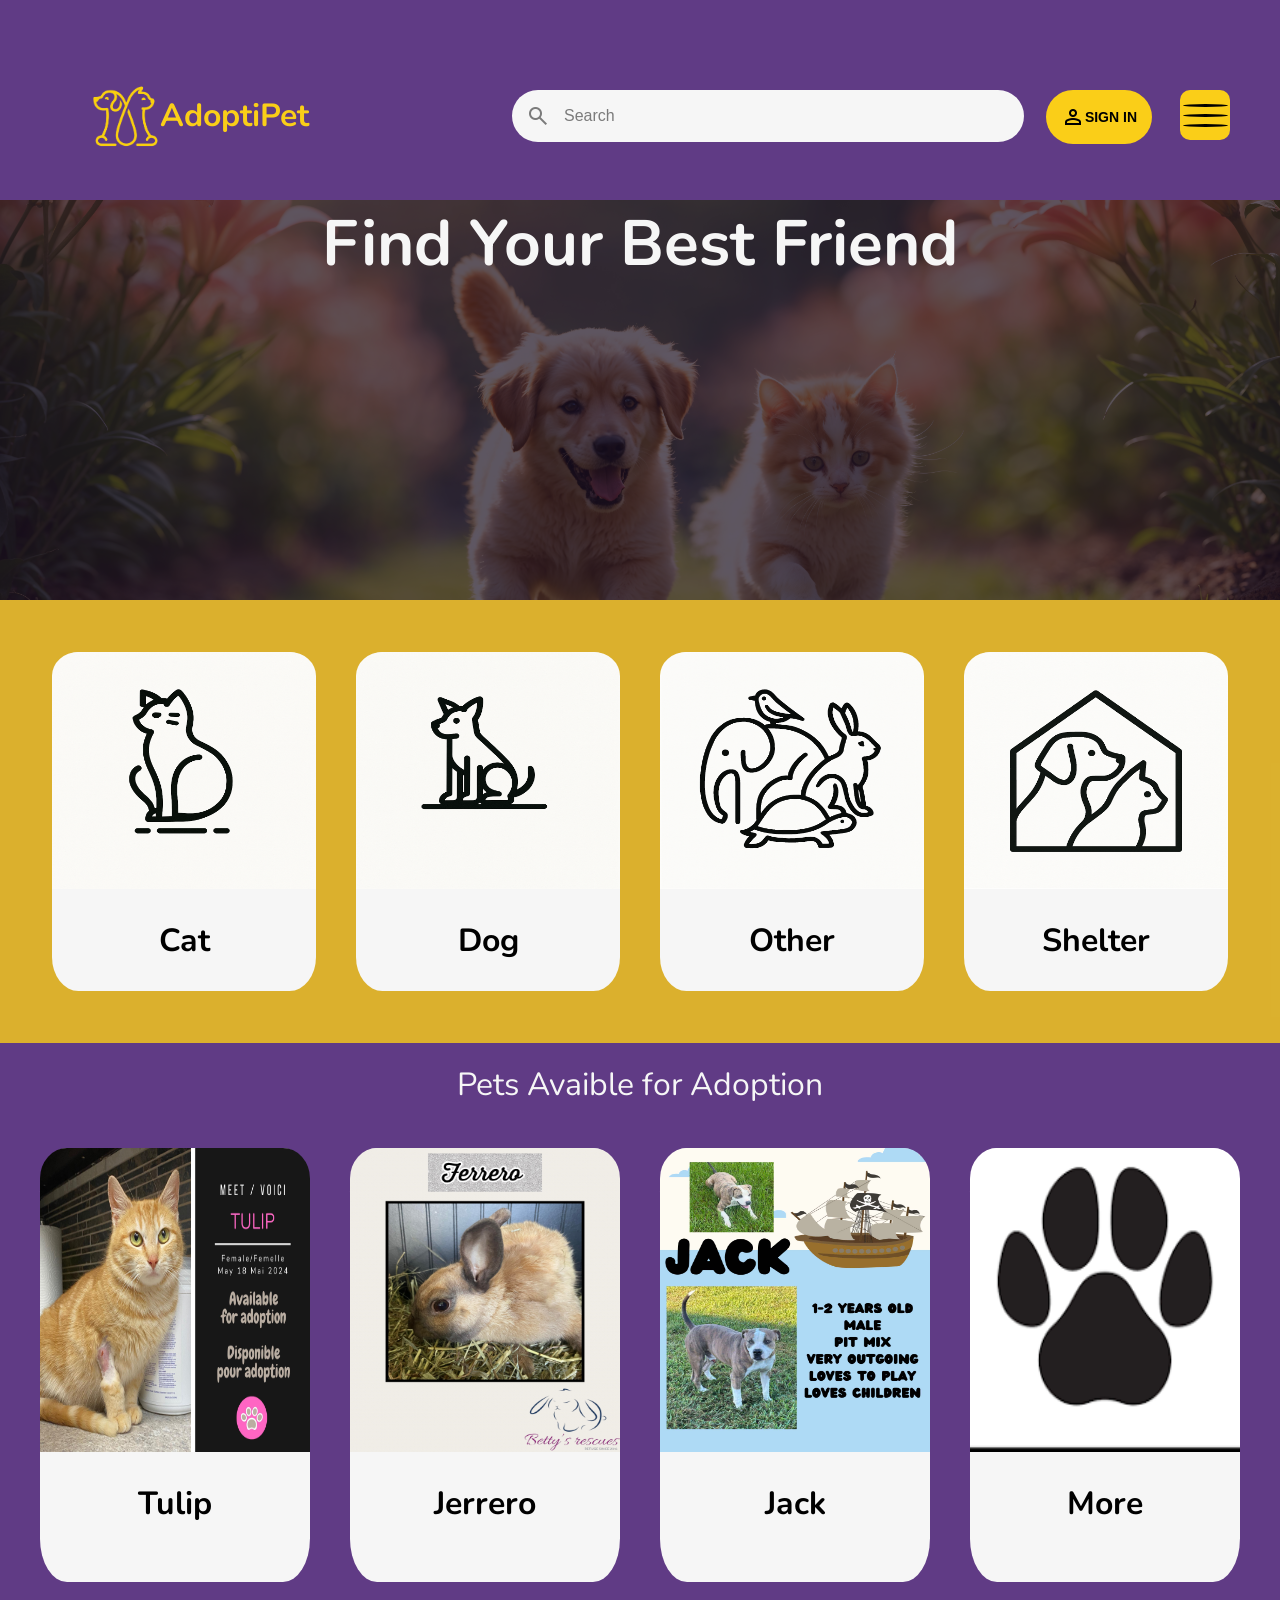
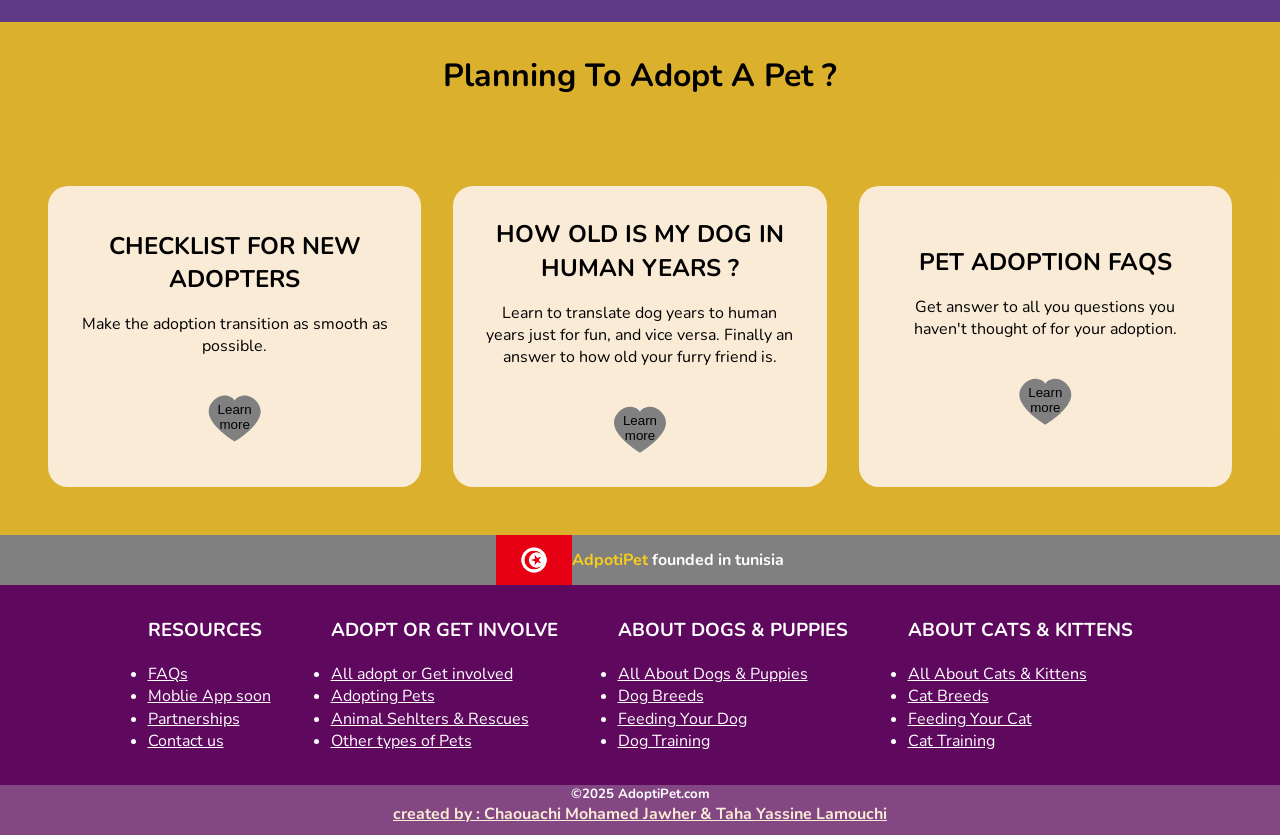
==== html/index.html @ 48b6da0e "first ed before screwing up ig" ====
<html lang="en">
<head>
    <meta charset="UTF-8">
    <meta name="viewport" content="width=device-width, initial-scale=1.0">
    <link rel="stylesheet" href="../css/style.css">
    <title>AdoptiPet</title>
    <link rel="preconnect" href="https://fonts.googleapis.com">
    <link rel="preconnect" href="https://fonts.gstatic.com" crossorigin>
    <link href="https://fonts.googleapis.com/css2?family=Delius&family=Nunito:ital,wght@0,200..1000;1,200..1000&family=Poppins:ital,wght@0,100;0,200;0,300;0,400;0,500;0,600;0,700;0,800;0,900;1,100;1,200;1,300;1,400;1,500;1,600;1,700;1,800;1,900&family=Roboto:ital,wght@0,100..900;1,100..900&display=swap" rel="stylesheet">
    <link rel="stylesheet" href="https://fonts.googleapis.com/css2?family=Material+Symbols+Outlined" />
    
</head>
<body>
    <header>
        <section>
            <div class="sign-in">
                <span class="person material-symbols-outlined">person</span>    
                <button class="sign-in-btn" id="lgin">SIGN IN</button>
            </div>
            <div class="logo">
                <img class="logo-pic" src="../img/logo-nobg.png" >
                <h1 class="txt">AdoptiPet</h1>
            </div>
            <form >
            <div class="search">
                <span class="search-icon material-symbols-outlined">search</span>
                <input class="search-input" type="search" placeholder="Search">
            </div>
            </form>
            <div class="menu-wrap">
                <input type="checkbox" class="toggler">
                <div class="hamburger">
                    <div></div>
                </div>
                <div class="menu">
                    <div>
                        <div>
                            <ul>
                                <li><a href="">Home</a></li>
                                <li><a href="">Contact</a></li>
                                <li><a href="">Dogs</a></li>
                                <li><a href="">Cats</a></li>
                            </ul>
                        </div>
                    </div>
                </div>
            </div>
        </section> 
    </header>
    <section>
            <div class="text">
                <h1>find your best friend</h1>
                <div class="pic"></div> 
            </div>
            <div class="Animals">
                <div class="four">
                    <div class="img-container"><img src="../img/cat1.png" alt=""><h3>cat</h3></div>
                    <div class="img-container"><img src="../img/kalleb2.png" alt=""><h3>dog</h3></div>
                    <div class="img-container"><img src="../img/others.png" alt=""><h3>other</h3></div>
                    <div class="img-container"><img src="../img/shelter.png" alt=""><h3>shelter</h3></div>
                </div>
            </div>
    </section>
    <section>
        <div class="section2">
            <a href=""> Pets Avaible for Adoption </a>
            <div class="grid-container">
                <div class="img-container"><img src="../img/cat2.jpg" alt=""><h3>tulip</h3></div>
                <div class="img-container"><img src="../img/arneb.jpg" alt=""><h3>jerrero</h3></div>
                <div class="img-container"><img src="../img/uno.jpeg" alt=""><h3>jack</h3></div>   
                <div class="img-container"><img src="../img/paw.png" alt=""><h3>more</h3></div>           
            </div>
         </div>
    </section>
    <section>
        <div class="article-space">
            <div class="section_article_title">
                <h1>Planning To Adopt a Pet ?</h1>
            </div>
            <div class="articles">
                <div class="article-1">
                    <h2>CHECKLIST FOR NEW ADOPTERS</h2>
                    <P>Make the adoption transition as smooth as possible. </P>
                    <button>Learn more</button>
                </div>
                <div class="article-1">
                    <h2>HOW OLD IS MY DOG IN HUMAN YEARS ?</h2>
                    <P>Learn to translate dog years to human years just for fun, and vice versa. Finally an answer to how old your furry friend is.</P>
                    <button>Learn more</button>
                </div>
                <div class="article-1">
                    <h2>PET ADOPTION FAQS</h2>
                    <P>Get answer to all you questions you haven't thought of for your adoption. </P>
                    <button>Learn more</button>
                </div>
            </div>
        </div>
    </section>
    <footer>
            <div class="tunisia">
                <img src="../img/tunisia.webp" alt="">
                <h4><span>AdpotiPet</span> founded in tunisia</h4>
            </div>
            <div class="fin">
                <div class="pp">
                    <h3>RESOURCES</h3>
                    <ul>
                        <li><a href="">FAQs</a></li>
                        <li><a href="">Moblie App soon</a></li>
                        <li><a href="">Partnerships</a></li>
                        <li><a href="">Contact us</a></li>

                    </ul>
                </div>
                <div class="pp">
                    <h3>ADOPT OR GET INVOLVE</h3>
                    <ul>
                        <li><a href="">All adopt or Get involved</a></li>
                        <li><a href="">Adopting Pets</a></li>
                        <li><a href="">Animal Sehlters & Rescues</a></li>
                        <li><a href="">Other types of Pets</a></li>

                    </ul>
                </div>
                <div class="pp">
                    <h3>ABOUT DOGS & PUPPIES</h3>
                    <ul>
                        <li><a href="">All About Dogs & Puppies</a></li>
                        <li><a href="">Dog Breeds</a></li>
                        <li><a href="">Feeding Your Dog</a></li>
                        <li><a href="">Dog Training</a></li>

                    </ul>
                </div>
                <div class="pp">
                    <h3>ABOUT CATS & KITTENS</h3>
                    <ul>
                        <li><a href="">All About Cats & Kittens </a></li>
                        <li><a href="">Cat Breeds</a></li>
                        <li><a href="">Feeding Your Cat</a></li>
                        <li><a href="">Cat Training</a></li>

                    </ul>
                </div>
            </div>
            <div class="last">
                <h5>©2025 AdoptiPet.com</h5>
                <h4>created by : Chaouachi Mohamed Jawher & Taha Yassine Lamouchi</h4>
            </div>
    </footer>
    <script src="../js/main.js"></script>
</body>
</html>
---- css/style.css ----
:root{
    --primarycolor:rgba(230, 227, 233, 0.818);
    --padding:14px;
    --taille:14px;
    --asfer:#face18;
    --asfer-ghama9: rgba(250, 206, 24, 0.8);

}

*{
    box-sizing: border-box;
    padding: 0;
    margin: 0;
}
body{
    font-family: 'nunito' ,sans-serif;
    line-height: 1.4;
    background-color: rgba(62, 16, 107, 0.818);
}
header{
    height: 200px;
    position: relative;
}
h1{
    text-transform: capitalize;
}
.sign-in{
    right: 10vw;
    top: 10vh;
    position: absolute;
    display: flex;
    width: max-content;
    background-color: var(--asfer);
    padding: 15px;
    border-radius: 50px;
    cursor: pointer;
    transition: transform 0.3s ease, box-shadow 0.3s ease;
}
.sign-in-btn{
    background-color: var(--asfer);
    border: none;
    outline: none;
    font-size:var(--taille) ;
    font-weight: bold;
    cursor: pointer;
}
.sign-in:hover{
    transform: scale(1.1); 
    box-shadow: 0 10px 20px rgba(0, 0, 0, 0.3); 
}
.search{
    position: absolute;
    top: 10vh;
    right: 20vw;
    width: 40vw;
    display: flex;
    align-items: center;
    padding: var(--padding);
    border-radius: 28px;
    background-color: #f6f6f6;
    transition: background 0.25s, box-shadow 0.25s;
}
.search:focus-within{
    background-color: #f2f2f2f2;
    box-shadow: 0 0 2px rgba(0,0,0,0.75);
}
.search-input{
    width: 90%;
    font-size: 16px;
    color: #333333;
    margin-left: var(--padding);
    border: none;
    outline: none;
    background: transparent;
}
.search-input::placeholder,.search-icon{
    color: rgba(0,0,0,0.5);
}

.logo{
    position: absolute;
    display: flex;
    left: 7vw;
    top: 9vh;
}
.logo-pic{
    width: 70px;
    height: 70px;
    top: 0;
}
.logo h1{
    color: #face18;
    align-items: center;
    justify-content: center;
    display: flex;
    font-weight: bold;
    font-size: 2em;
}

.menu-wrap{
    position: fixed;
    left: 0;
    right: 0;
    z-index: 4;
}
.toggler{
    z-index: 5;
    position: absolute;
    top: 10vh;
    right: 50px;
    height: 50px;
    width: 50px;
    opacity: 0;
    cursor: pointer;
}

.hamburger{
    z-index: 4;
    position: absolute;
    top: 10vh;
    right: 50px;
    width: 50px;
    height: 50px;
    background-color: var(--asfer);
    display: flex;
    border-radius: 20%;
    align-items: center;
    justify-content: center;
}
.hamburger > div {
    position: relative;
    width: 90%;
    height: 3px;
    background-color: black;
    transition: all 0.4s ease;
    border-radius: 50%;
}

.hamburger > div::before, .hamburger > div::after{
    content: '';
    position: absolute;
    width: 100%;
    height: 3px;
    top: -10px;
    background-color: black;
    border-radius: 50%;
}

.hamburger > div::after{
    top: 10px;
}

.toggler:checked + .hamburger > div{
    transform: rotate(135deg);
}
.toggler:checked + .hamburger > div::before, .toggler:checked + .hamburger > div::after{
    top: 0;
    transform: rotate(90deg);
}

.toggler:checked:hover + .hamburger > div{
    transform: rotate(225deg);
}

.toggler:checked ~ .menu{
    visibility: visible;

}
.toggler:checked ~ .menu >div{
    transform: scale(1);
    transition-duration: var(0.4s);
}
.toggler:checked ~ .menu >div >div{
    opacity: 1;
    transform:opacity 0.4s ease ;

}
.menu {
    position: fixed;
    background-color: rgba(51, 7, 91, 0.9);
    width: 100%;
    height: 100%;
    display: flex;
    justify-content: center;
    align-items: center;
    overflow: hidden;
    visibility: hidden;
}
.menu >div{
    background-color: rgba(99, 51, 147, 0.818);
    border-radius: 30%;
    width: 90%;
    height: 100%;
    display: flex;
    justify-content: center;
    align-items: center;
    transition: all 0.4s ease;
    transform: scale(0);

}

.menu >div >div{
    text-align: center;
    max-width: 90vw;
    max-height: 100vh;
    opacity: 0;
    transition: opacity 0.4s ease;    

}

.menu >div >div >ul >li{
    list-style: none;
    color: white;
    font-size: 1.5rem;
    padding: 1rem;
}
.menu >div >div >ul >li >a{
    color: white;
}
.text{
    position: relative;
    height: 400px;
    display: flex;
    justify-content: center;
    background-color: rgba(0,0,0,0.5);

}
.pic {
    position: absolute;
    top: 0;
    left: 0;
    width: 100%;
    height: 100%;
    background-image: url("../img/puppy-kiteen.jpg");
    background-size: cover;  
    background-position: center; 
    opacity: 0.6;
    z-index: -1;
}
.text h1{
    font-size: 5vw;
    z-index: 0;
    color: #f6f6f6;
    align-items: center;
    top: 10%;
    height: max-content;
}
.four{
    width: 100%;
    background-color: rgba(250, 206, 24, 0.8);
    display: grid;
    grid-template-columns: repeat(auto-fit, minmax(300px, 1fr));
    padding: 2em;
}
.grid-container{
    display: grid;
    grid-template-columns: repeat(auto-fit, minmax(300px, 1fr));
    margin: 20px;
}
.img-container{
    display: flex;
    border-radius: 10%;
    background-color: #f6f6f6;
    margin: 20px;
    padding: 0;
    position: relative;
    flex-direction: column;
    cursor: pointer;
    transition: transform 0.3s ease, box-shadow 0.3s ease;
}
.img-container:hover{
    transform: scale(1.1);
    box-shadow: 0 10px 20px rgba(0, 0, 0, 0.3); 
}
.img-container img{
    width: 100%;
    height: 70%; 
    border-top-left-radius: 10%;
    border-top-right-radius: 10%;
}
.img-container h3{
    padding-top: 30px;
    text-align: center;
    font-size: 2em;
    text-transform: capitalize;
}
.section2 a{
    font-size: 2em;
    display: block;
    margin: 20px;
    text-align: center;
    color: #f6f6f6;
    text-decoration: none;
    text-decoration-color: var(--asfer); 
    transition: transform 0.3s ease;
}
a:hover{
    transform: scale(1.2);  
}

.article-space {
    padding: 1rem;
    background-color: var(--asfer-ghama9);
}
.section_article_title{
    height: 100px;
}
.section_article_title >h1{
    color: black;
    text-decoration: none;
    justify-content: center;
    text-align: center;
    margin-top: 1rem;
    font-size: 2rem;
    transition: transform 0.3s ease;
}
.section_article_title >h1:hover{
    transform: scale(1.2);  

}
.articles {
    display: grid;
    grid-template-columns: repeat(auto-fit, minmax(300px, 1fr));
    gap: 2rem;
    padding: 2em;

}
.article-1 {
    background-color: antiquewhite;
    border-radius: 20px;
    padding: 2rem;
    display: flex;
    flex-direction: column;
    align-items: center;
    justify-content: center;
    text-align: center;
    transition: transform 0.3s ease, box-shadow 0.3s ease;
}

.article-1 h2 {
    margin-bottom: 1rem;
    font-size: 1.5rem;
}

.article-1 p {
    margin-bottom: 2rem;
    font-size: 1rem;
}

.article-1:hover {
    transform: scale(1.05);
    box-shadow: 0 10px 20px rgba(0, 0, 0, 0.3);
}

.article-1 button {
    width: 60px;
    height: 54px;
    background-color: grey;
    clip-path: path("M30 52s-26-15.6-26-30C4 13.4 12.4 6 20 6c5 0 8.4 2.4 10 5 1.6-2.6 5-5 10-5 7.6 0 16 7.4 16 16 0 14.4-26 30-26 30z");
    cursor: pointer;
    transition: background-color 0.3s ease;
}


footer{
    background-color: rgb(94, 8, 94);
    position: relative;
}
.tunisia{
    height: 50px;
    background-color: gray;
    display: flex;
    justify-content: center;
    align-items: center;
}
.tunisia img{
    height: 50px;
}
.tunisia span{
    color: var(--asfer);
}
.tunisia h4{
    color: white;
}
.fin{
    height: 200px;
    display: flex;
    justify-content: center;
    align-items: center;
}
.pp{
    margin: 30px;
    color: white;
}
.pp h3{
    margin-bottom: 20px;
}
.pp a{
    color: white;
}
.last{
    position: relative;
    display: flex;
    height: 50px;
    background-color: rgb(131, 72, 131);
    align-items: center;
    flex-direction: column;
}
.last h5{
    color: white;
}
.last h4{
    color: antiquewhite;
    text-decoration: underline;
}

.article-1 button:hover {
    background-color: red;
}



@media screen and (max-width: 1024px) {
    header {
        height: 200px;
    }
    
    .logo {
        left: 5vw;
        top: 8vh;
    }
    
    .search {
        width: 20vw;
        right: 30vw;
        top: 10vh;
    }
    
    .sign-in {
        right: 15vw;
        top: 10vh;
    }
    
    .hamburger, .toggler {
        top: 10vh;
    }
    
    .text h1 {
        font-size: 6vw;
    }
    
    .grid-container {
        grid-template-columns: repeat(2, 1fr);
    }
    .fin{
        height: auto;
    }
}


@media screen and (max-width: 767px) {
    header {
        height: 350px;
    }
    
    .logo {
        flex-direction: column;
        align-items: center;
        left: 50%;
        transform: translateX(-50%);
        top: 3vh;
    }
    
    .logo h1 {
        font-size: 1.5em;
    }
    
    .logo-pic {
        width: 50px;
        height: 50px;
    }
    
    .search {
        width: 80vw;
        right: 50%;
        transform: translateX(50%);
        top: 20vh;
    }
    
    .sign-in {
        top: 35vh;
        right: 50%;
        transform: translateX(50%);
        padding: 10px;
    }
    
    .hamburger, .toggler {
        top: 5vh;
        right: 30px;
    }
    
    .text h1 {
        font-size: 9vw;
    }
    
    .section_article_title > h1 {
        font-size: 1.5rem;
    }
    
    .fin {
        flex-direction: column;
        height: auto;
        padding: 20px 0;
    }
    
    .pp {
        margin: 15px 0;
        text-align: center;
    }
}
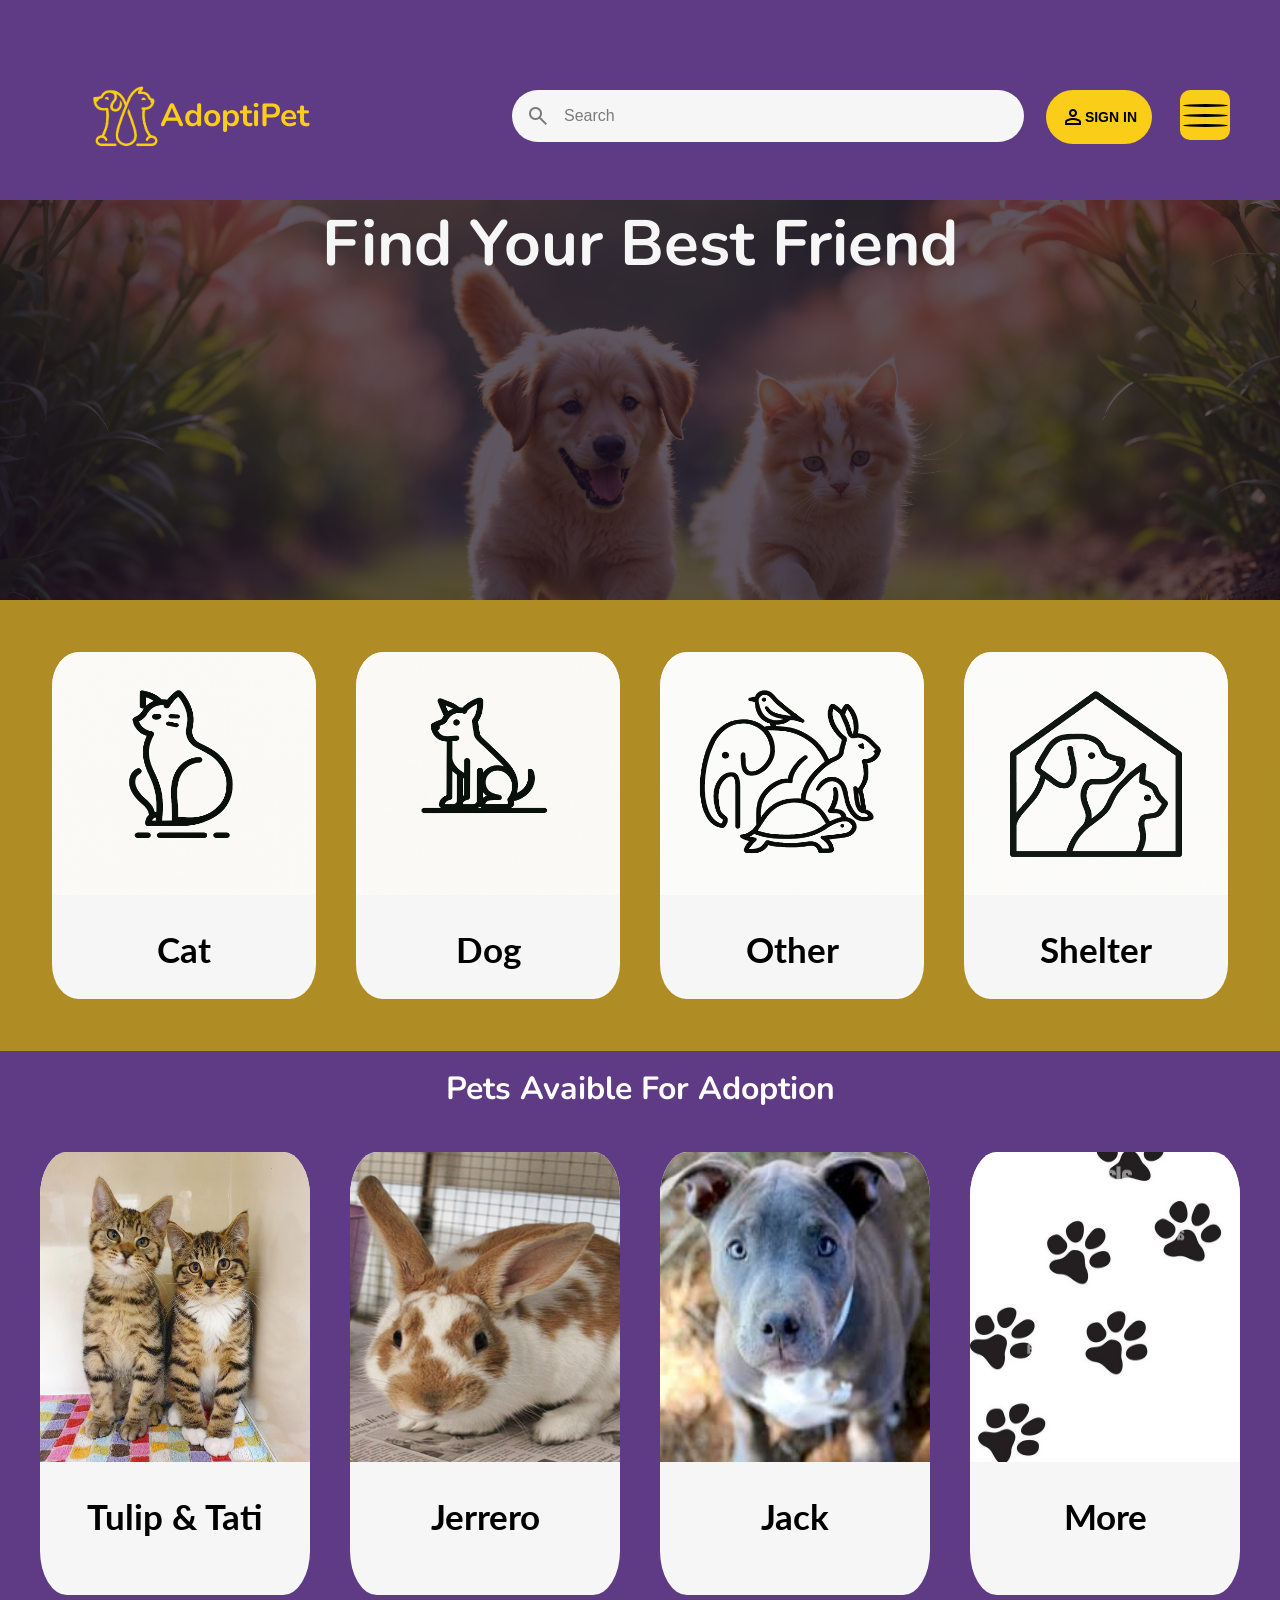
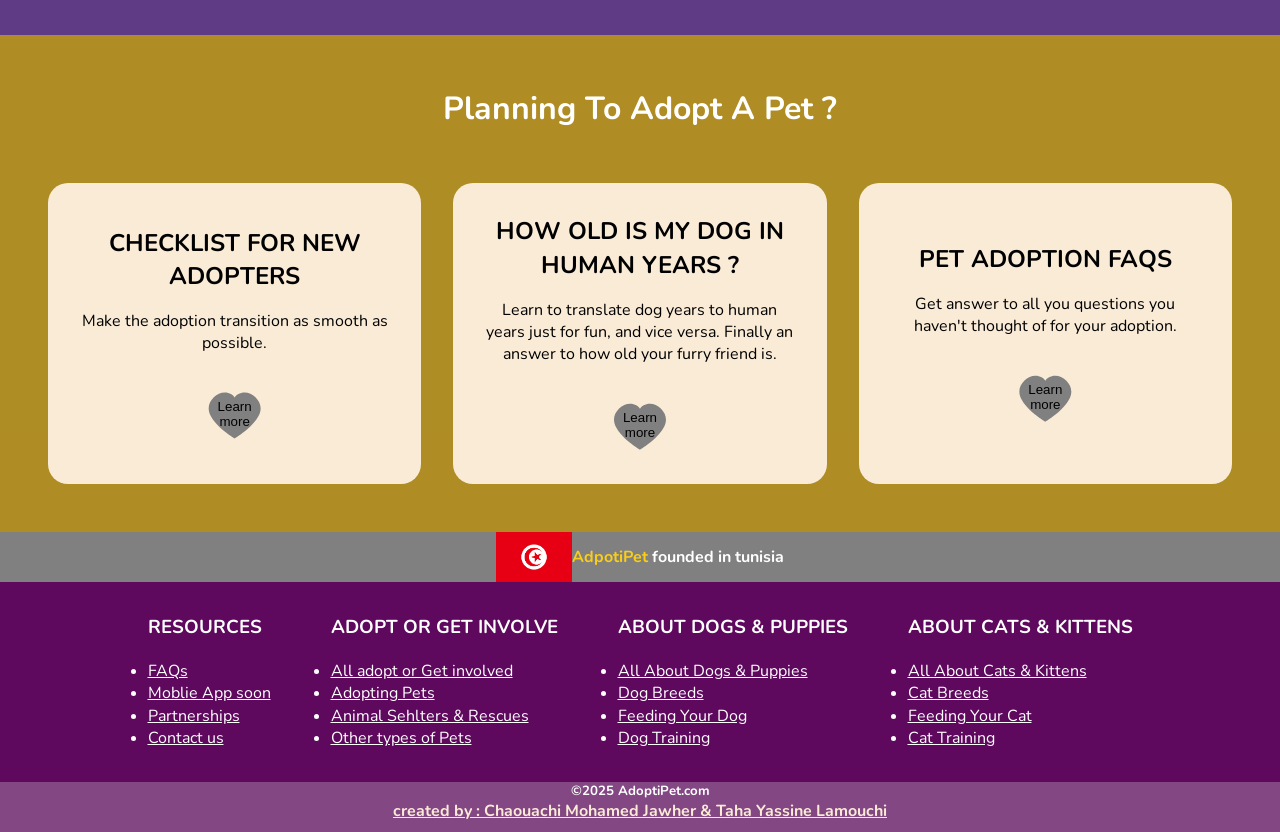
==== commit 71464c8e: "going good?" ====
--- a/html/index.html
+++ b/html/index.html
@@ -8,6 +8,8 @@
     <link rel="preconnect" href="https://fonts.gstatic.com" crossorigin>
     <link href="https://fonts.googleapis.com/css2?family=Delius&family=Nunito:ital,wght@0,200..1000;1,200..1000&family=Poppins:ital,wght@0,100;0,200;0,300;0,400;0,500;0,600;0,700;0,800;0,900;1,100;1,200;1,300;1,400;1,500;1,600;1,700;1,800;1,900&family=Roboto:ital,wght@0,100..900;1,100..900&display=swap" rel="stylesheet">
     <link rel="stylesheet" href="https://fonts.googleapis.com/css2?family=Material+Symbols+Outlined" />
+    <link href="https://fonts.googleapis.com/css2?family=Dancing+Script:wght@600&display=swap" rel="stylesheet">
+    <link href="https://fonts.googleapis.com/css2?family=Lato:ital,wght@0,100;0,300;0,400;0,700;0,900;1,100;1,300;1,400;1,700;1,900&display=swap" rel="stylesheet">
     
 </head>
 <body>
@@ -37,9 +39,9 @@
                         <div>
                             <ul>
                                 <li><a href="">Home</a></li>
-                                <li><a href="">Contact</a></li>
+                                <li><a href="">Cats</a></li>
                                 <li><a href="">Dogs</a></li>
-                                <li><a href="">Cats</a></li>
+                                <li><a href="">My Pets</a></li>
                             </ul>
                         </div>
                     </div>
@@ -54,26 +56,32 @@
             </div>
             <div class="Animals">
                 <div class="four">
-                    <div class="img-container"><img src="../img/cat1.png" alt=""><h3>cat</h3></div>
-                    <div class="img-container"><img src="../img/kalleb2.png" alt=""><h3>dog</h3></div>
-                    <div class="img-container"><img src="../img/others.png" alt=""><h3>other</h3></div>
-                    <div class="img-container"><img src="../img/shelter.png" alt=""><h3>shelter</h3></div>
+                    <div class="shadowBg"></div>
+                    <div class="img-container"><img src="../img/cat1.png" alt=""><h3>cat</h3><div class="line"></div></div>
+                    <div class="img-container"><img src="../img/kalleb2.png" alt=""><h3>dog</h3><div class="line"></div></div>
+                    <div class="img-container"><img src="../img/others.png" alt=""><h3>other</h3><div class="line"></div></div>
+                    <div class="img-container"><img src="../img/shelter.png" alt=""><h3>shelter</h3><div class="line"></div></div>
                 </div>
             </div>
     </section>
-    <section>
+    <section class="available">
+       
         <div class="section2">
-            <a href=""> Pets Avaible for Adoption </a>
+            
+            <h1> Pets Avaible for Adoption </h1>
             <div class="grid-container">
-                <div class="img-container"><img src="../img/cat2.jpg" alt=""><h3>tulip</h3></div>
-                <div class="img-container"><img src="../img/arneb.jpg" alt=""><h3>jerrero</h3></div>
-                <div class="img-container"><img src="../img/uno.jpeg" alt=""><h3>jack</h3></div>   
-                <div class="img-container"><img src="../img/paw.png" alt=""><h3>more</h3></div>           
+                
+                <div class="img-container"><img src="../img/adoptionCats.jpg" alt=""><h3>tulip & Tati</h3><div class="line"></div></div>
+                <div class="img-container"><img src="../img/adoptionRabit.jpg" alt=""><h3>jerrero</h3><div class="line"></div></div>
+                <div class="img-container"><img src="../img/adoptionPit2.jpeg" alt=""><h3>jack</h3><div class="line"></div></div>   
+                <div class="img-container"><img src="../img/pawimg5.jpg" alt=""><h3>more</h3><div class="line"></div></div>           
             </div>
          </div>
     </section>
-    <section>
+    <section class="trivia">
+        
         <div class="article-space">
+            
             <div class="section_article_title">
                 <h1>Planning To Adopt a Pet ?</h1>
             </div>
@@ -94,6 +102,7 @@
                     <button>Learn more</button>
                 </div>
             </div>
+            <div class="shadowBg"></div>
         </div>
     </section>
     <footer>
--- a/css/style.css
+++ b/css/style.css
@@ -20,6 +20,7 @@
 header{
     height: 200px;
     position: relative;
+
 }
 h1{
     text-transform: capitalize;
@@ -245,17 +246,60 @@
     top: 10%;
     height: max-content;
 }
+.shadowBg{
+    position: absolute;
+    top: 0;
+    left: 0;
+    width: 100%;
+    height: 100%;
+    background-color: rgba(0, 0, 0, 0.2); 
+    z-index: 1; 
+    transition: all 0.3s ease;
+}
 .four{
     width: 100%;
+    position: relative;
     background-color: rgba(250, 206, 24, 0.8);
     display: grid;
     grid-template-columns: repeat(auto-fit, minmax(300px, 1fr));
     padding: 2em;
 }
+
+.article-space{
+    position: relative;
+}
+.section_article_title, .articles{
+    z-index: 5;
+    position: relative;
+}
+
+
+
+
+
+
+.line {
+    background-image: linear-gradient(90deg,rgb(0,183,255), rgb(255,48,255));
+    height: 4px;
+    width: 0;
+    border-radius: 5px;
+    margin: 0 auto;
+    transition: width 0.5s ease-out;
+    z-index: 10;
+    
+}
+
+.img-container:hover .line{
+    width: 24.67vmin;
+}
+
+
+
 .grid-container{
     display: grid;
     grid-template-columns: repeat(auto-fit, minmax(300px, 1fr));
     margin: 20px;
+    
 }
 .img-container{
     display: flex;
@@ -263,14 +307,19 @@
     background-color: #f6f6f6;
     margin: 20px;
     padding: 0;
+    overflow: hidden;
     position: relative;
     flex-direction: column;
     cursor: pointer;
-    transition: transform 0.3s ease, box-shadow 0.3s ease;
+    z-index: 2;
+    border: 0 black solid;
+    transition: transform 0.3s ease, box-shadow 0.3s ease,border-width 0.25s ease-in;
 }
 .img-container:hover{
     transform: scale(1.1);
     box-shadow: 0 10px 20px rgba(0, 0, 0, 0.3); 
+    border-width:3px ;
+    
 }
 .img-container img{
     width: 100%;
@@ -281,9 +330,11 @@
 .img-container h3{
     padding-top: 30px;
     text-align: center;
-    font-size: 2em;
+    font-size: 2.2em;
     text-transform: capitalize;
-}
+    font-family: 'Lato', sans-serif;;
+}
+
 .section2 a{
     font-size: 2em;
     display: block;
@@ -294,6 +345,11 @@
     text-decoration-color: var(--asfer); 
     transition: transform 0.3s ease;
 }
+
+
+
+
+
 a:hover{
     transform: scale(1.2);  
 }
@@ -304,9 +360,13 @@
 }
 .section_article_title{
     height: 100px;
-}
-.section_article_title >h1{
-    color: black;
+    text-align: center;
+    display: flex;
+    justify-content: center;
+    align-items: center;
+}
+.section_article_title >h1, .section2>h1{
+    color: white;
     text-decoration: none;
     justify-content: center;
     text-align: center;
@@ -314,7 +374,10 @@
     font-size: 2rem;
     transition: transform 0.3s ease;
 }
-.section_article_title >h1:hover{
+.section2>h1{
+    color: white;
+}
+.section_article_title >h1:hover,.section2>h1:hover{
     transform: scale(1.2);  
 
 }
@@ -350,7 +413,10 @@
 .article-1:hover {
     transform: scale(1.05);
     box-shadow: 0 10px 20px rgba(0, 0, 0, 0.3);
-}
+
+}
+
+ 
 
 .article-1 button {
     width: 60px;
@@ -358,7 +424,7 @@
     background-color: grey;
     clip-path: path("M30 52s-26-15.6-26-30C4 13.4 12.4 6 20 6c5 0 8.4 2.4 10 5 1.6-2.6 5-5 10-5 7.6 0 16 7.4 16 16 0 14.4-26 30-26 30z");
     cursor: pointer;
-    transition: background-color 0.3s ease;
+    transition: background-color 0.35s ease-in-out, color 0.3s ease;
 }
 
 
@@ -416,6 +482,7 @@
 
 .article-1 button:hover {
     background-color: red;
+    color:white
 }
 
 
